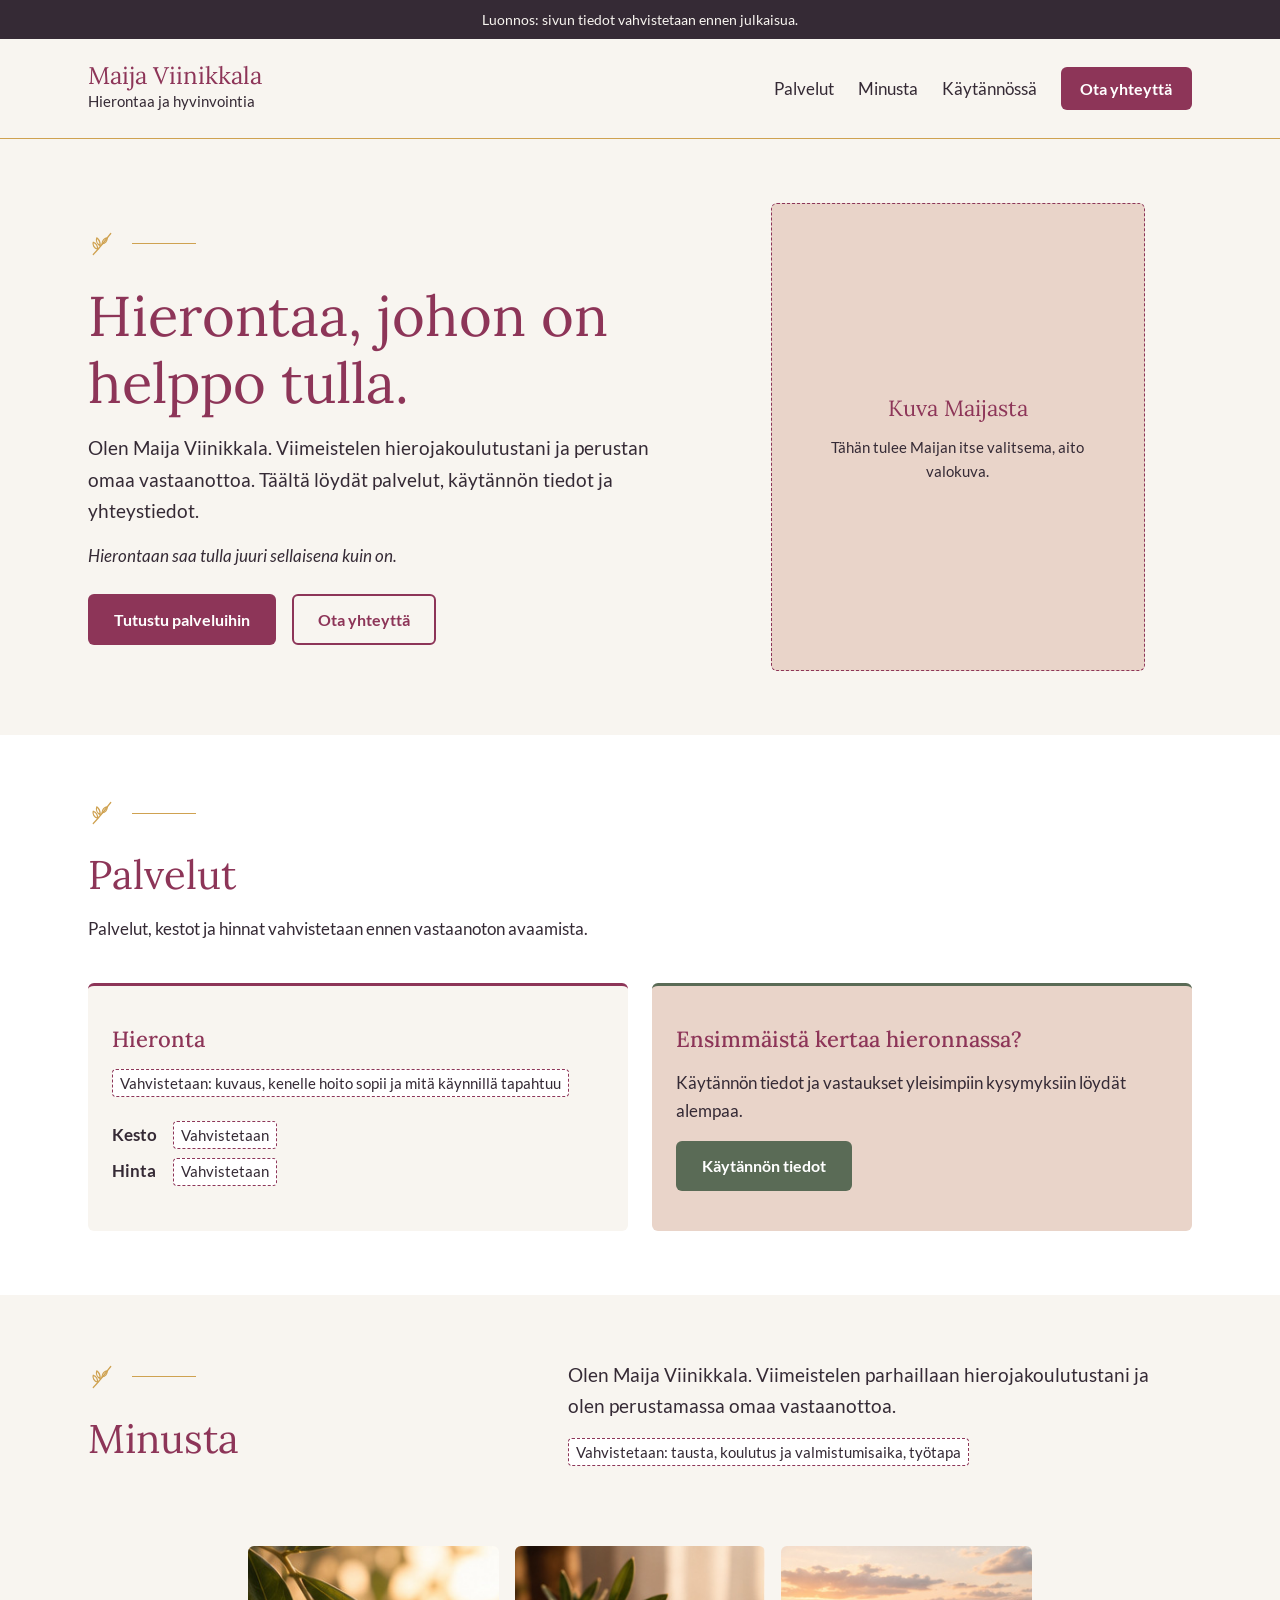
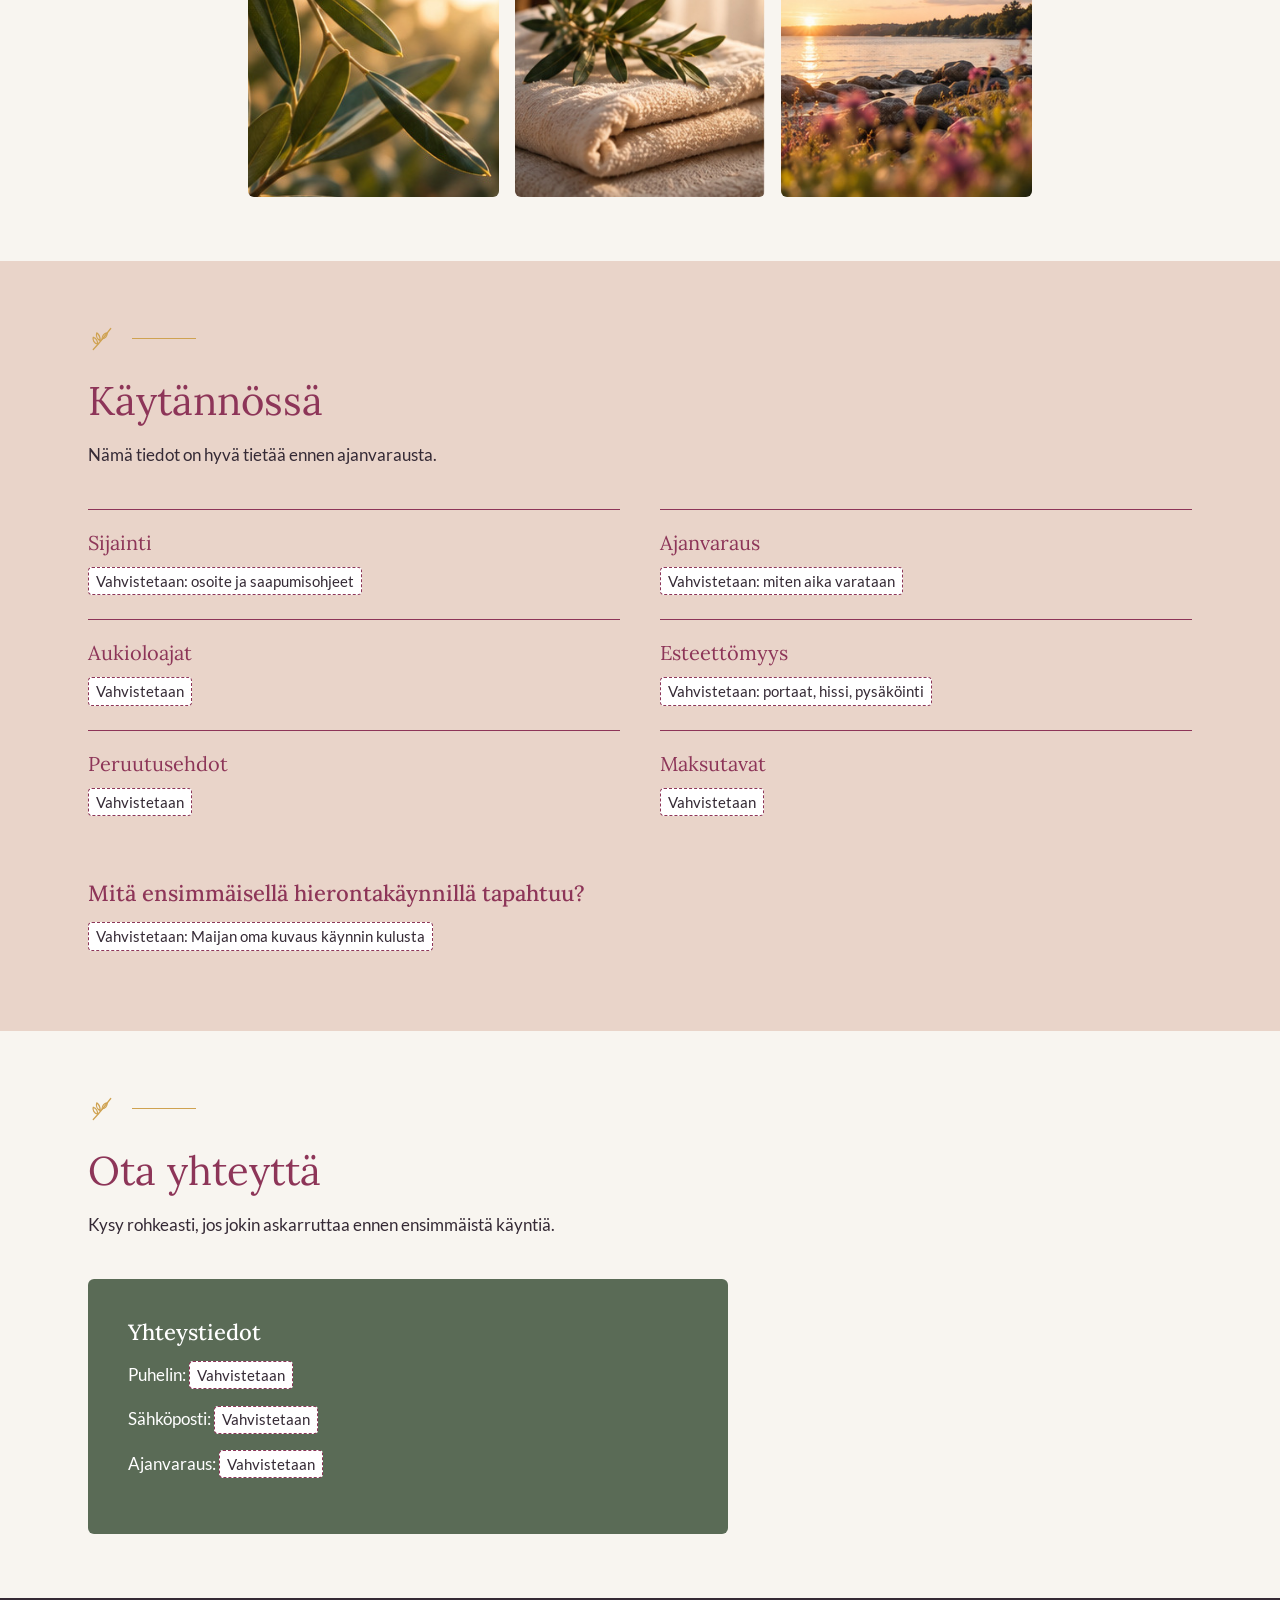
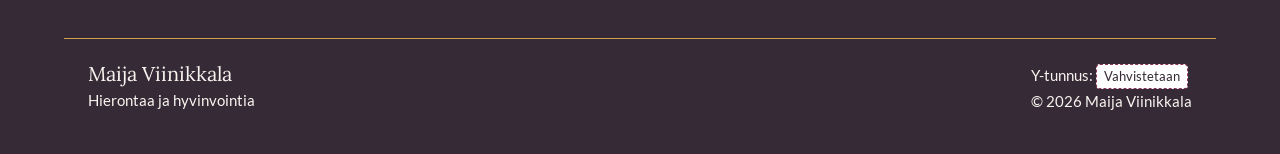
==== index.html @ e21f69f4 "Add draft one-page site with brand tokens and placeholders Static Finnish one-pager following the ap" ====
<!doctype html>
<html lang="fi">
<head>
  <meta charset="utf-8">
  <meta name="viewport" content="width=device-width, initial-scale=1">
  <title>Maija Viinikkala | Hierontaa ja hyvinvointia</title>
  <meta name="description" content="Maija Viinikkala: hierontaa ja hyvinvointia. Palvelut, käytännön tiedot ja yhteystiedot.">
  <!-- Pre-launch draft: remove this line once Maija has approved the content. -->
  <meta name="robots" content="noindex, nofollow">
  <meta name="theme-color" content="#F8F5F0">
  <link rel="icon" href="assets/favicon.svg" type="image/svg+xml">
  <link rel="preload" href="assets/fonts/lora-latin-400-normal.woff2" as="font" type="font/woff2" crossorigin>
  <link rel="preload" href="assets/fonts/lato-latin-400-normal.woff2" as="font" type="font/woff2" crossorigin>
  <link rel="stylesheet" href="css/tokens.css">
  <link rel="stylesheet" href="css/site.css">
</head>
<body>
  <svg width="0" height="0" style="position:absolute" aria-hidden="true" focusable="false">
    <symbol id="sprig" viewBox="0 0 32 32">
      <g fill="none" stroke="currentColor" stroke-width="1.4" stroke-linecap="round" stroke-linejoin="round">
        <path d="M6 28 C12 22 18 14 26 4"/>
        <path d="M11 22 C7 21 5 17 6 14 C9 15 11 18 11 22 Z"/>
        <path d="M16 16 C16 12 19 9 22 9 C22 12 20 15 16 16 Z"/>
        <path d="M14 18 C10 16 9 12 10 9 C13 11 14 14 14 18 Z"/>
      </g>
    </symbol>
  </svg>

  <a class="skip-link" href="#sisalto">Siirry sisältöön</a>

  <p class="draft-banner">Luonnos: sivun tiedot vahvistetaan ennen julkaisua.</p>

  <header class="site-header">
    <div class="wrap">
      <a class="brand" href="#">
        <span class="brand-name">Maija Viinikkala</span>
        <span class="brand-descriptor">Hierontaa ja hyvinvointia</span>
      </a>
      <nav class="site-nav" aria-label="Päävalikko">
        <ul>
          <li><a href="#palvelut">Palvelut</a></li>
          <li><a href="#minusta">Minusta</a></li>
          <li><a href="#kaytannossa">Käytännössä</a></li>
          <li><a class="button" href="#yhteystiedot">Ota yhteyttä</a></li>
        </ul>
      </nav>
    </div>
  </header>

  <main id="sisalto">
    <section class="hero" aria-labelledby="hero-otsikko">
      <div class="wrap">
        <div>
          <div class="rule" aria-hidden="true"><svg><use href="#sprig"/></svg></div>
          <h1 id="hero-otsikko">Hierontaa, johon on helppo tulla.</h1>
          <p class="lead">Olen Maija Viinikkala. Viimeistelen hierojakoulutustani ja perustan omaa vastaanottoa. Täältä löydät palvelut, käytännön tiedot ja yhteystiedot.</p>
          <p><em>Hierontaan saa tulla juuri sellaisena kuin on.</em></p>
          <div class="hero-actions">
            <a class="button" href="#palvelut">Tutustu palveluihin</a>
            <a class="button button--outline" href="#yhteystiedot">Ota yhteyttä</a>
          </div>
        </div>

        <!-- PLACEHOLDER: replace with a genuine, Maija-approved portrait.
             Do not use the AI-generated moodboard portrait here. -->
        <div class="portrait-placeholder" role="img" aria-label="Paikka Maijan valokuvalle">
          <strong>Kuva Maijasta</strong>
          <p>Tähän tulee Maijan itse valitsema, aito valokuva.</p>
        </div>
      </div>
    </section>

    <section class="services" id="palvelut" aria-labelledby="palvelut-otsikko">
      <div class="wrap">
        <div class="rule" aria-hidden="true"><svg><use href="#sprig"/></svg></div>
        <h2 id="palvelut-otsikko">Palvelut</h2>
        <p>Palvelut, kestot ja hinnat vahvistetaan ennen vastaanoton avaamista.</p>

        <div class="card-grid">
          <article class="card">
            <h3>Hieronta</h3>
            <p><span class="todo">Vahvistetaan: kuvaus, kenelle hoito sopii ja mitä käynnillä tapahtuu</span></p>
            <dl>
              <dt>Kesto</dt>
              <dd><span class="todo">Vahvistetaan</span></dd>
              <dt>Hinta</dt>
              <dd><span class="todo">Vahvistetaan</span></dd>
            </dl>
          </article>
          <!-- Further services (for example pregnancy massage) are added only
               once Maija has confirmed the training, scope and availability. -->

          <article class="card card--clay">
            <h3>Ensimmäistä kertaa hieronnassa?</h3>
            <p>Käytännön tiedot ja vastaukset yleisimpiin kysymyksiin löydät alempaa.</p>
            <a class="button button--secondary" href="#kaytannossa">Käytännön tiedot</a>
          </article>
        </div>
      </div>
    </section>

    <section class="about" id="minusta" aria-labelledby="minusta-otsikko">
      <div class="wrap">
        <div>
          <div class="rule" aria-hidden="true"><svg><use href="#sprig"/></svg></div>
          <h2 id="minusta-otsikko">Minusta</h2>
        </div>
        <div>
          <p class="lead">Olen Maija Viinikkala. Viimeistelen parhaillaan hierojakoulutustani ja olen perustamassa omaa vastaanottoa.</p>
          <p><span class="todo">Vahvistetaan: tausta, koulutus ja valmistumisaika, työtapa</span></p>
        </div>
      </div>
    </section>

    <!-- Atmosphere images from the moodboard. Provisional: replace with
         Maija's own photographs before launch. -->
    <div class="photo-strip">
      <div class="wrap">
        <ul>
          <li><img src="assets/images/botanical_olive_leaves.jpg" width="328" height="263" loading="lazy" alt="Oliivinoksan lehtiä auringonvalossa"></li>
          <li><img src="assets/images/folded_ivory_towels.jpg" width="306" height="299" loading="lazy" alt="Pinottuja vaaleita pyyhkeitä ja vihreä oksa"></li>
          <li><img src="assets/images/sunset_lakeshore.jpg" width="375" height="299" loading="lazy" alt="Järvenranta ja kukkivia kasveja ilta-auringossa"></li>
        </ul>
      </div>
    </div>

    <section class="practical" id="kaytannossa" aria-labelledby="kaytannossa-otsikko">
      <div class="wrap">
        <div class="rule" aria-hidden="true"><svg><use href="#sprig"/></svg></div>
        <h2 id="kaytannossa-otsikko">Käytännössä</h2>
        <p>Nämä tiedot on hyvä tietää ennen ajanvarausta.</p>

        <dl class="info-list">
          <div>
            <dt>Sijainti</dt>
            <dd><span class="todo">Vahvistetaan: osoite ja saapumisohjeet</span></dd>
          </div>
          <div>
            <dt>Ajanvaraus</dt>
            <dd><span class="todo">Vahvistetaan: miten aika varataan</span></dd>
          </div>
          <div>
            <dt>Aukioloajat</dt>
            <dd><span class="todo">Vahvistetaan</span></dd>
          </div>
          <div>
            <dt>Esteettömyys</dt>
            <dd><span class="todo">Vahvistetaan: portaat, hissi, pysäköinti</span></dd>
          </div>
          <div>
            <dt>Peruutusehdot</dt>
            <dd><span class="todo">Vahvistetaan</span></dd>
          </div>
          <div>
            <dt>Maksutavat</dt>
            <dd><span class="todo">Vahvistetaan</span></dd>
          </div>
        </dl>

        <div class="faq">
          <h3>Mitä ensimmäisellä hierontakäynnillä tapahtuu?</h3>
          <p><span class="todo">Vahvistetaan: Maijan oma kuvaus käynnin kulusta</span></p>
        </div>
      </div>
    </section>

    <section class="contact" id="yhteystiedot" aria-labelledby="yhteystiedot-otsikko">
      <div class="wrap">
        <div class="rule" aria-hidden="true"><svg><use href="#sprig"/></svg></div>
        <h2 id="yhteystiedot-otsikko">Ota yhteyttä</h2>
        <p>Kysy rohkeasti, jos jokin askarruttaa ennen ensimmäistä käyntiä.</p>

        <div class="contact-panel">
          <h3>Yhteystiedot</h3>
          <p>Puhelin: <span class="todo">Vahvistetaan</span></p>
          <p>Sähköposti: <span class="todo">Vahvistetaan</span></p>
          <p>Ajanvaraus: <span class="todo">Vahvistetaan</span></p>
        </div>
      </div>
    </section>
  </main>

  <footer class="site-footer">
    <div class="wrap">
      <p><span class="brand-name">Maija Viinikkala</span><br>Hierontaa ja hyvinvointia</p>
      <p>Y-tunnus: <span class="todo">Vahvistetaan</span><br>&copy; 2026 Maija Viinikkala</p>
    </div>
  </footer>
</body>
</html>
---- css/tokens.css ----
/*
 * Maija Viinikkala: design tokens.
 * Single source of truth for colours, type and spacing.
 * Values match MAIJA_BRAND_GUIDELINES.md (approved 10 October 2026).
 */

@font-face {
  font-family: "Lora";
  src: url("../assets/fonts/lora-latin-400-normal.woff2") format("woff2");
  font-weight: 400;
  font-style: normal;
  font-display: swap;
}
@font-face {
  font-family: "Lora";
  src: url("../assets/fonts/lora-latin-400-italic.woff2") format("woff2");
  font-weight: 400;
  font-style: italic;
  font-display: swap;
}
@font-face {
  font-family: "Lora";
  src: url("../assets/fonts/lora-latin-500-normal.woff2") format("woff2");
  font-weight: 500;
  font-style: normal;
  font-display: swap;
}
@font-face {
  font-family: "Lato";
  src: url("../assets/fonts/lato-latin-400-normal.woff2") format("woff2");
  font-weight: 400;
  font-style: normal;
  font-display: swap;
}
@font-face {
  font-family: "Lato";
  src: url("../assets/fonts/lato-latin-400-italic.woff2") format("woff2");
  font-weight: 400;
  font-style: italic;
  font-display: swap;
}
/* Lato as distributed for the web has no medium or semibold; 700 stands in for both. */
@font-face {
  font-family: "Lato";
  src: url("../assets/fonts/lato-latin-700-normal.woff2") format("woff2");
  font-weight: 700;
  font-style: normal;
  font-display: swap;
}

:root {
  /* Brand palette */
  --brand-raspberry: #8D3558;
  --brand-ivory: #F8F5F0;
  --brand-gold: #CFA251;      /* decorative only: 2.2:1 on ivory, never for text */
  --brand-green: #5A6B56;
  --brand-pale-clay: #E9D4C9;
  --brand-plum: #352A35;
  --brand-white: #FFFFFF;

  /* Semantic roles */
  --color-page: var(--brand-ivory);
  --color-text: var(--brand-plum);
  --color-heading: var(--brand-raspberry);
  --color-primary-action: var(--brand-raspberry);
  --color-primary-action-text: var(--brand-white);
  --color-secondary-action: var(--brand-green);
  --color-secondary-panel: var(--brand-pale-clay);
  --color-accent-rule: var(--brand-gold);
  --color-dark-section: var(--brand-plum);
  --color-focus: var(--brand-raspberry);

  /* Type */
  --font-heading: "Lora", Georgia, "Times New Roman", serif;
  --font-body: "Lato", "Helvetica Neue", Arial, sans-serif;
  --text-base: 1.0625rem;
  --leading-body: 1.65;
  --leading-heading: 1.2;

  /* Space and shape */
  --space-xs: 0.5rem;
  --space-s: 1rem;
  --space-m: 1.5rem;
  --space-l: 2.5rem;
  --space-xl: 4rem;
  --space-xxl: 6rem;
  --radius: 6px;
  --measure: 38rem;
  --page-max: 72rem;
}
---- css/site.css ----
/* Maija Viinikkala: site styles. All colour and type values come from tokens.css. */

*,
*::before,
*::after {
  box-sizing: border-box;
}

html {
  scroll-behavior: smooth;
}

@media (prefers-reduced-motion: reduce) {
  html {
    scroll-behavior: auto;
  }
}

body {
  margin: 0;
  background: var(--color-page);
  color: var(--color-text);
  font-family: var(--font-body);
  font-size: var(--text-base);
  line-height: var(--leading-body);
  -webkit-font-smoothing: antialiased;
}

img {
  display: block;
  max-width: 100%;
  height: auto;
}

h1,
h2,
h3 {
  font-family: var(--font-heading);
  font-weight: 400;
  line-height: var(--leading-heading);
  color: var(--color-heading);
  margin: 0 0 var(--space-s);
}

h1 {
  font-size: clamp(2.25rem, 5vw, 3.5rem);
}

h2 {
  font-size: clamp(1.75rem, 3.5vw, 2.5rem);
}

h3 {
  font-size: 1.375rem;
  font-weight: 500;
}

p {
  margin: 0 0 var(--space-s);
  max-width: var(--measure);
}

a {
  color: var(--brand-raspberry);
  text-underline-offset: 0.2em;
}

:focus-visible {
  outline: 3px solid var(--color-focus);
  outline-offset: 3px;
  border-radius: 2px;
}

.wrap {
  width: 100%;
  max-width: var(--page-max);
  margin: 0 auto;
  padding: 0 var(--space-m);
}

/* Skip link */
.skip-link {
  position: absolute;
  left: var(--space-s);
  top: -100px;
  background: var(--color-primary-action);
  color: var(--color-primary-action-text);
  padding: var(--space-xs) var(--space-s);
  border-radius: var(--radius);
  z-index: 10;
}

.skip-link:focus {
  top: var(--space-s);
}

/* Header */
.site-header {
  border-bottom: 1px solid var(--color-accent-rule);
}

.site-header .wrap {
  display: flex;
  flex-wrap: wrap;
  align-items: center;
  justify-content: space-between;
  gap: var(--space-s) var(--space-l);
  padding-top: var(--space-m);
  padding-bottom: var(--space-m);
}

.brand {
  text-decoration: none;
  color: var(--color-text);
  display: flex;
  flex-direction: column;
}

.brand-name {
  font-family: var(--font-heading);
  font-size: 1.5rem;
  color: var(--color-heading);
  line-height: 1.1;
}

.brand-descriptor {
  font-size: 0.9375rem;
}

.site-nav ul {
  display: flex;
  flex-wrap: wrap;
  align-items: center;
  gap: var(--space-xs) var(--space-m);
  list-style: none;
  margin: 0;
  padding: 0;
}

.site-nav a {
  color: var(--color-text);
  text-decoration: none;
  padding: 0.25rem 0;
  border-bottom: 2px solid transparent;
}

.site-nav a:hover {
  border-bottom-color: var(--brand-raspberry);
}

/* Buttons */
.button {
  display: inline-block;
  font-family: var(--font-body);
  font-weight: 700;
  font-size: 1rem;
  line-height: 1.2;
  text-decoration: none;
  padding: 0.85rem 1.5rem;
  border-radius: var(--radius);
  border: 2px solid transparent;
  background: var(--color-primary-action);
  color: var(--color-primary-action-text);
  transition: background-color 0.15s ease;
}

.button:hover {
  background: var(--brand-plum);
}

.button--secondary {
  background: var(--color-secondary-action);
}

.button--outline {
  background: transparent;
  color: var(--brand-raspberry);
  border-color: var(--brand-raspberry);
}

.button--outline:hover {
  background: var(--brand-raspberry);
  color: var(--brand-white);
}

.site-nav .button {
  color: var(--color-primary-action-text);
  padding: 0.6rem 1.1rem;
  border-bottom: 2px solid transparent;
}

/* Sections */
section {
  padding: var(--space-xl) 0;
}

section[id] {
  scroll-margin-top: var(--space-m);
}

.rule {
  display: flex;
  align-items: center;
  gap: var(--space-s);
  margin-bottom: var(--space-m);
  color: var(--brand-gold);
}

.rule::after {
  content: "";
  flex: 0 0 4rem;
  height: 1px;
  background: var(--color-accent-rule);
}

.rule svg {
  width: 28px;
  height: 28px;
  flex: none;
}

.lead {
  font-size: 1.1875rem;
}

/* Hero */
.hero .wrap {
  display: grid;
  gap: var(--space-l);
  align-items: center;
}

@media (min-width: 52rem) {
  .hero .wrap {
    grid-template-columns: 1.1fr 0.9fr;
    gap: var(--space-xl);
  }
}

.hero h1 em {
  font-style: italic;
}

.hero-actions {
  display: flex;
  flex-wrap: wrap;
  gap: var(--space-s);
  margin-top: var(--space-m);
}

/* Explicit placeholder for the portrait. Replace with a real, approved photo. */
.portrait-placeholder {
  aspect-ratio: 4 / 5;
  width: 100%;
  max-width: min(26rem, 80%);
  margin: 0 auto;
  background: var(--color-secondary-panel);
  border: 1px dashed var(--brand-raspberry);
  border-radius: var(--radius);
  display: flex;
  flex-direction: column;
  align-items: center;
  justify-content: center;
  text-align: center;
  padding: var(--space-l);
  gap: var(--space-xs);
}

.portrait-placeholder strong {
  font-family: var(--font-heading);
  font-weight: 400;
  font-size: 1.375rem;
  color: var(--color-heading);
}

.portrait-placeholder p {
  font-size: 0.9375rem;
  margin: 0;
}

/* Pending content markers. Visible on purpose until Maija confirms the detail. */
.todo {
  display: inline-block;
  background: var(--brand-white);
  color: var(--brand-plum);
  border: 1px dashed var(--brand-raspberry);
  border-radius: 4px;
  padding: 0.05rem 0.45rem;
  font-size: 0.875em;
}

.draft-banner {
  background: var(--brand-plum);
  color: var(--brand-ivory);
  font-size: 0.875rem;
  text-align: center;
  padding: var(--space-xs) var(--space-m);
  margin: 0;
  max-width: none;
}

/* Services */
.services {
  background: var(--brand-white);
}

.card-grid {
  display: grid;
  gap: var(--space-m);
  margin-top: var(--space-l);
}

@media (min-width: 46rem) {
  .card-grid {
    grid-template-columns: repeat(2, 1fr);
  }
}

.card {
  background: var(--color-page);
  border-radius: var(--radius);
  border-top: 3px solid var(--brand-raspberry);
  padding: var(--space-l) var(--space-m);
}

.card--clay {
  background: var(--color-secondary-panel);
  border-top-color: var(--brand-green);
}

.card dl {
  display: grid;
  grid-template-columns: auto 1fr;
  gap: var(--space-xs) var(--space-s);
  margin: var(--space-m) 0 0;
}

.card dt {
  font-weight: 700;
}

.card dd {
  margin: 0;
}

/* About */
.about .wrap {
  display: grid;
  gap: var(--space-l);
  align-items: center;
}

@media (min-width: 52rem) {
  .about .wrap {
    grid-template-columns: 0.8fr 1.2fr;
    gap: var(--space-xl);
  }
}

.photo-frame {
  border-radius: var(--radius);
  overflow: hidden;
  max-width: 26rem;
}

.photo-frame img {
  width: 100%;
  aspect-ratio: 4 / 3;
  object-fit: cover;
}

.photo-note {
  font-size: 0.8125rem;
  margin-top: var(--space-xs);
}

/* Photo strip: atmosphere images. The current files are small moodboard
   crops, so the strip deliberately keeps them small. */
.photo-strip {
  padding: 0 0 var(--space-xl);
}

.photo-strip .wrap {
  max-width: 52rem;
}

.photo-strip ul {
  display: grid;
  grid-template-columns: repeat(3, 1fr);
  gap: var(--space-s);
  list-style: none;
  margin: 0;
  padding: 0;
}

.photo-strip img {
  width: 100%;
  aspect-ratio: 1 / 1;
  object-fit: cover;
  border-radius: var(--radius);
}

/* Practical info */
.practical {
  background: var(--color-secondary-panel);
}

.info-list {
  display: grid;
  gap: var(--space-m) var(--space-l);
  margin: var(--space-l) 0 0;
}

@media (min-width: 46rem) {
  .info-list {
    grid-template-columns: repeat(2, 1fr);
  }
}

.info-list div {
  border-top: 1px solid var(--brand-raspberry);
  padding-top: var(--space-s);
}

.info-list dt {
  font-family: var(--font-heading);
  font-size: 1.25rem;
  color: var(--color-heading);
  margin-bottom: var(--space-xs);
}

.info-list dd {
  margin: 0;
}

.faq {
  margin-top: var(--space-xl);
}

/* Contact */
.contact {
  text-align: left;
}

.contact-panel {
  background: var(--brand-green);
  color: var(--brand-white);
  border-radius: var(--radius);
  padding: var(--space-l) var(--space-m);
  margin-top: var(--space-l);
  max-width: 40rem;
}

.contact-panel h3 {
  color: var(--brand-white);
}

@media (min-width: 46rem) {
  .contact-panel {
    padding: var(--space-l);
  }
}

/* Footer */
.site-footer {
  background: var(--color-dark-section);
  color: var(--brand-ivory);
  padding: var(--space-l) 0;
  font-size: 0.9375rem;
}

.site-footer .wrap {
  display: flex;
  flex-wrap: wrap;
  justify-content: space-between;
  gap: var(--space-s);
  border-top: 1px solid var(--brand-gold);
  padding-top: var(--space-m);
}

.site-footer p {
  margin: 0;
}

.site-footer .brand-name {
  color: var(--brand-ivory);
  font-size: 1.25rem;
}
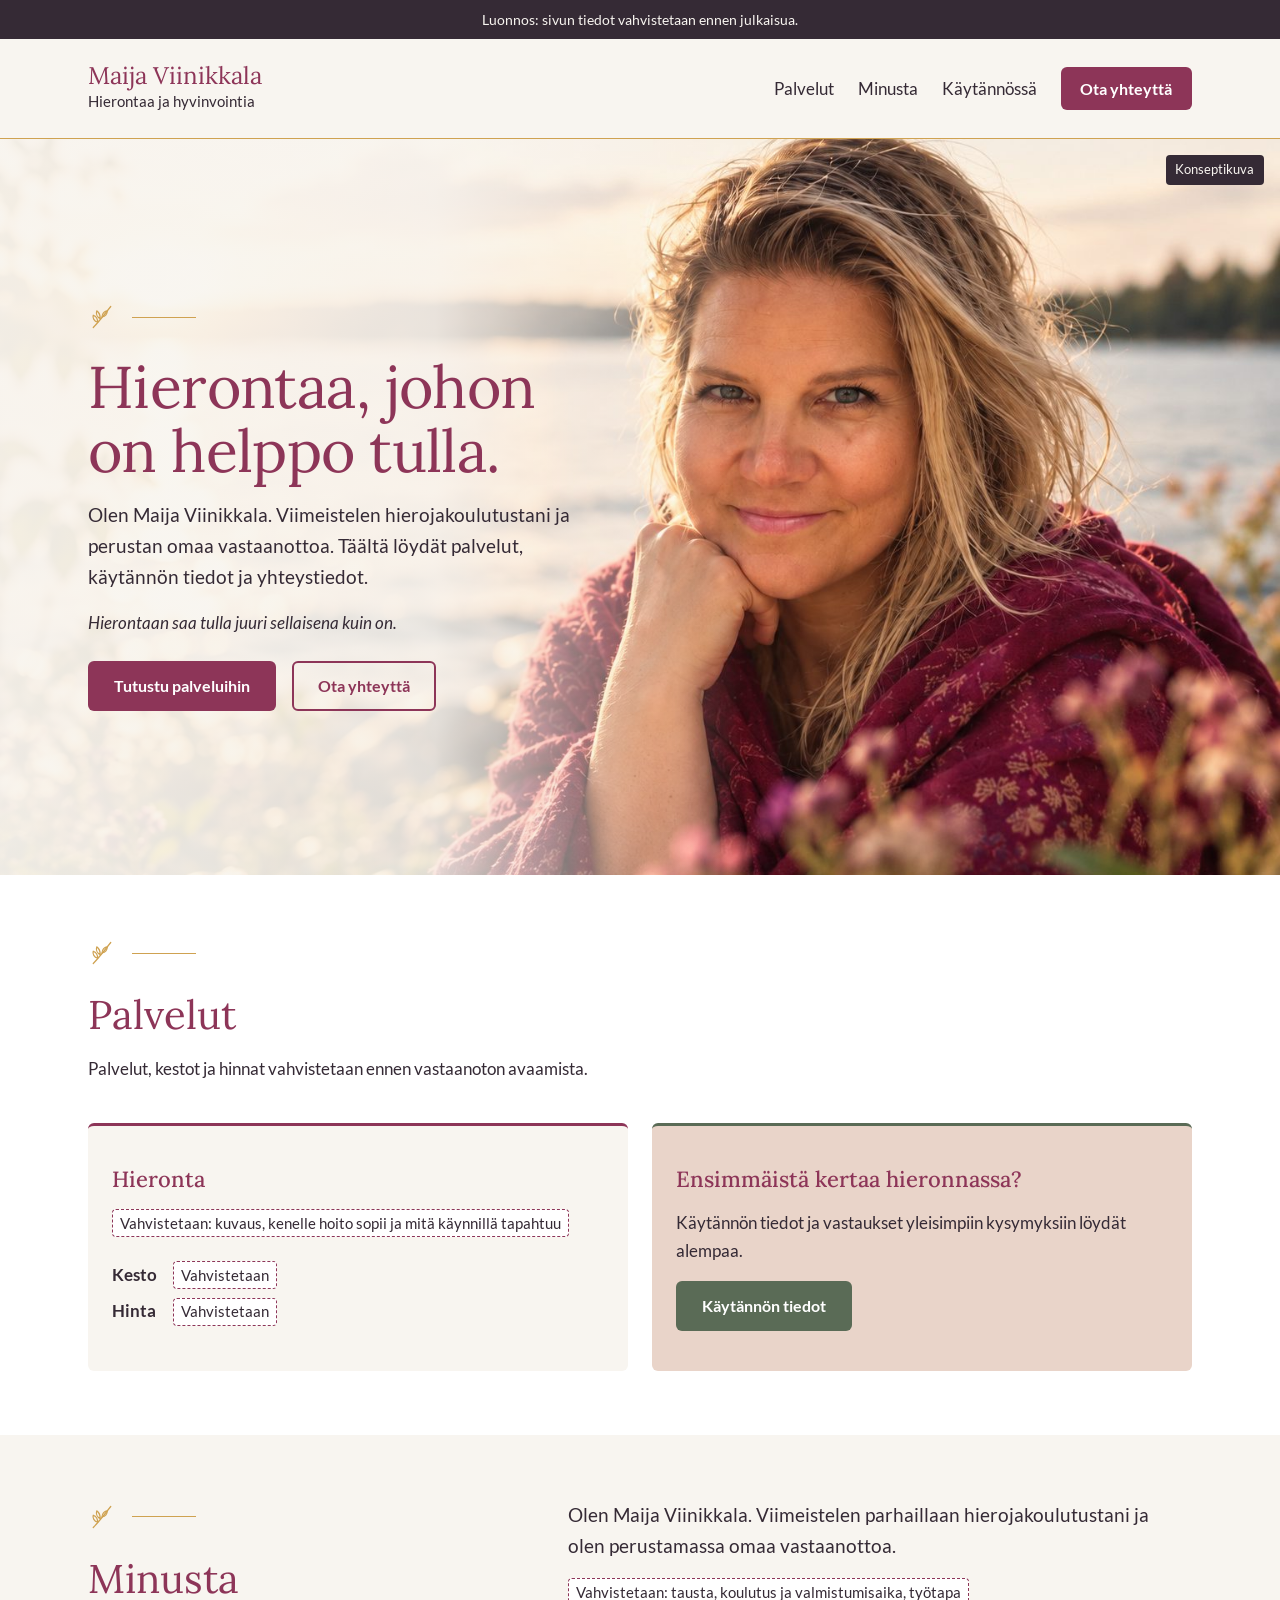
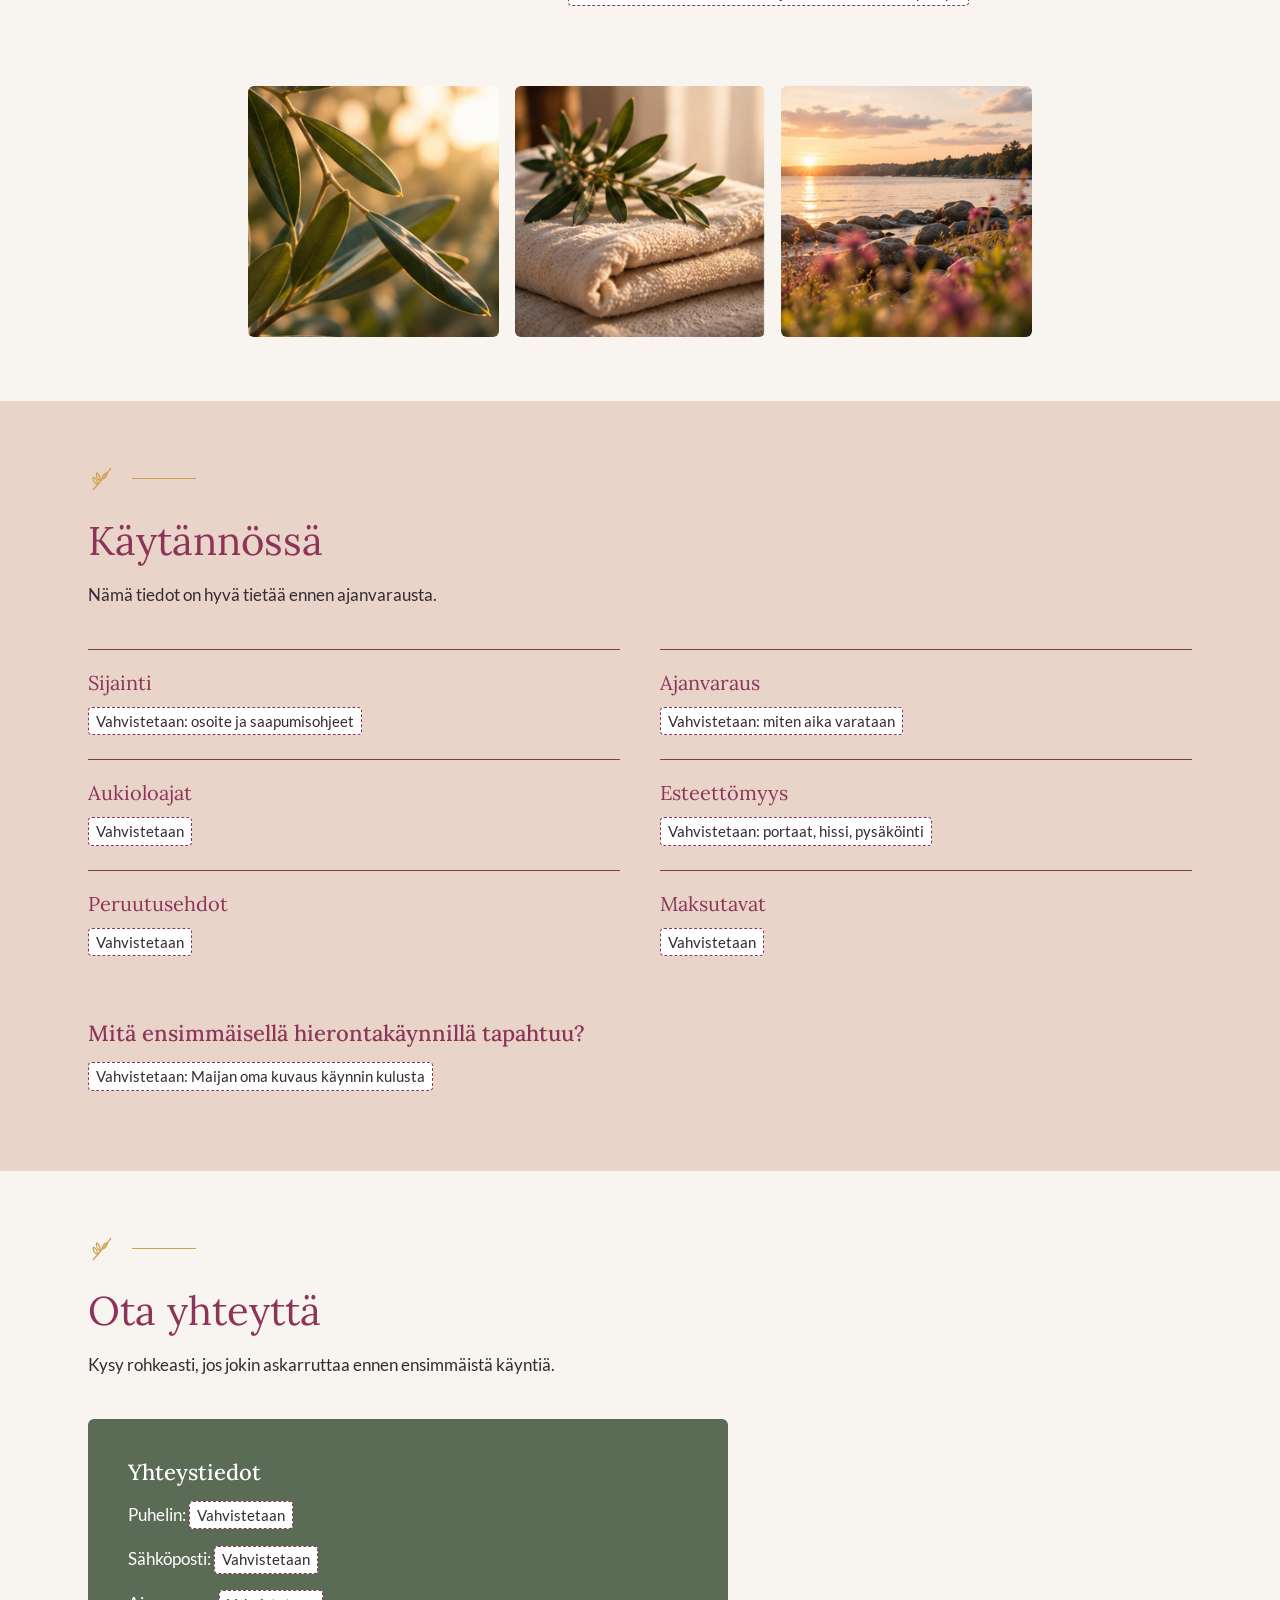
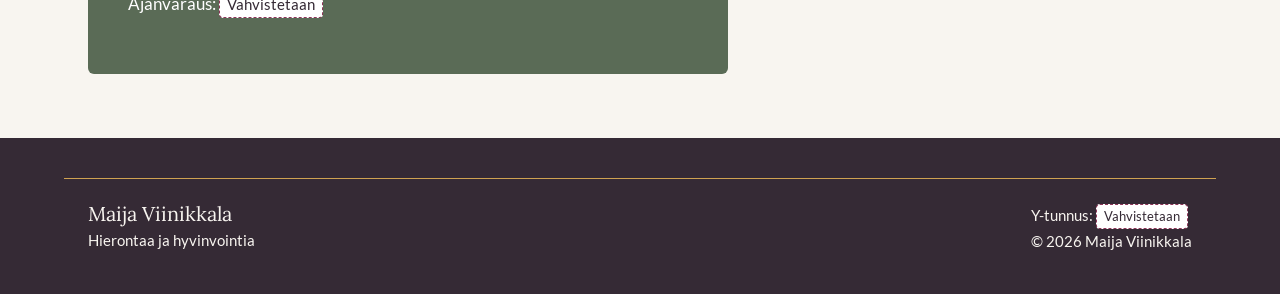
==== commit 28a06845: "Rebuild hero as full-bleed photo with concept portrait for mockup Hero now leads with an edge-to-edg" ====
--- a/index.html
+++ b/index.html
@@ -49,7 +49,17 @@
 
   <main id="sisalto">
     <section class="hero" aria-labelledby="hero-otsikko">
-      <div class="wrap">
+      <!-- MOCKUP ONLY: AI-generated concept image, not a photograph of Maija.
+           Replace with a genuine, Maija-approved portrait before launch,
+           and remove .concept-label with it. -->
+      <figure class="hero-media">
+        <img src="assets/images/concept-hero-placeholder.jpg"
+             srcset="assets/images/concept-hero-placeholder-800.jpg 800w, assets/images/concept-hero-placeholder.jpg 1536w"
+             sizes="100vw" width="1536" height="1024" fetchpriority="high"
+             alt="Konseptikuva: hymyilevä nainen viininpunaisessa huivissa järvenrannalla ilta-auringossa">
+      </figure>
+      <p class="concept-label">Konseptikuva</p>
+      <div class="wrap hero-content">
         <div>
           <div class="rule" aria-hidden="true"><svg><use href="#sprig"/></svg></div>
           <h1 id="hero-otsikko">Hierontaa, johon on helppo tulla.</h1>
@@ -59,13 +69,6 @@
             <a class="button" href="#palvelut">Tutustu palveluihin</a>
             <a class="button button--outline" href="#yhteystiedot">Ota yhteyttä</a>
           </div>
-        </div>
-
-        <!-- PLACEHOLDER: replace with a genuine, Maija-approved portrait.
-             Do not use the AI-generated moodboard portrait here. -->
-        <div class="portrait-placeholder" role="img" aria-label="Paikka Maijan valokuvalle">
-          <strong>Kuva Maijasta</strong>
-          <p>Tähän tulee Maijan itse valitsema, aito valokuva.</p>
         </div>
       </div>
     </section>
--- a/css/site.css
+++ b/css/site.css
@@ -223,22 +223,34 @@
   font-size: 1.1875rem;
 }
 
-/* Hero */
-.hero .wrap {
-  display: grid;
-  gap: var(--space-l);
-  align-items: center;
-}
-
-@media (min-width: 52rem) {
-  .hero .wrap {
-    grid-template-columns: 1.1fr 0.9fr;
-    gap: var(--space-xl);
-  }
-}
-
-.hero h1 em {
-  font-style: italic;
+/* Hero: full-bleed photograph, text over its light left side on wide screens,
+   photo stacked above the text on phones. */
+.hero {
+  position: relative;
+  padding: 0;
+  overflow: hidden;
+}
+
+.hero-media {
+  margin: 0;
+}
+
+.hero-media img {
+  width: 100%;
+  aspect-ratio: 4 / 3;
+  object-fit: cover;
+  object-position: 62% 40%;
+}
+
+.hero-content {
+  padding-top: var(--space-l);
+  padding-bottom: var(--space-xl);
+}
+
+.hero h1 {
+  font-size: clamp(2.5rem, 4.6vw, 3.75rem);
+  line-height: 1.08;
+  letter-spacing: -0.01em;
 }
 
 .hero-actions {
@@ -248,34 +260,60 @@
   margin-top: var(--space-m);
 }
 
-/* Explicit placeholder for the portrait. Replace with a real, approved photo. */
-.portrait-placeholder {
-  aspect-ratio: 4 / 5;
-  width: 100%;
-  max-width: min(26rem, 80%);
-  margin: 0 auto;
-  background: var(--color-secondary-panel);
-  border: 1px dashed var(--brand-raspberry);
-  border-radius: var(--radius);
-  display: flex;
-  flex-direction: column;
-  align-items: center;
-  justify-content: center;
-  text-align: center;
-  padding: var(--space-l);
-  gap: var(--space-xs);
-}
-
-.portrait-placeholder strong {
-  font-family: var(--font-heading);
-  font-weight: 400;
-  font-size: 1.375rem;
-  color: var(--color-heading);
-}
-
-.portrait-placeholder p {
-  font-size: 0.9375rem;
-  margin: 0;
+.concept-label {
+  position: absolute;
+  top: var(--space-s);
+  right: var(--space-s);
+  z-index: 2;
+  margin: 0;
+  background: var(--brand-plum);
+  color: var(--brand-ivory);
+  font-size: 0.8125rem;
+  padding: 0.25rem 0.6rem;
+  border-radius: 4px;
+}
+
+@media (min-width: 64rem) {
+  .hero {
+    min-height: min(46rem, 88vh);
+    display: flex;
+    align-items: center;
+  }
+
+  .hero-media {
+    position: absolute;
+    inset: 0;
+  }
+
+  .hero-media img {
+    height: 100%;
+    aspect-ratio: auto;
+    object-position: 70% 35%;
+  }
+
+  /* Ivory wash keeps the text side readable regardless of the photo. */
+  .hero-media::after {
+    content: "";
+    position: absolute;
+    inset: 0;
+    background: linear-gradient(
+      90deg,
+      rgba(248, 245, 240, 0.94) 0%,
+      rgba(248, 245, 240, 0.86) 34%,
+      rgba(248, 245, 240, 0) 58%
+    );
+  }
+
+  .hero-content {
+    position: relative;
+    z-index: 1;
+    padding-top: var(--space-xxl);
+    padding-bottom: var(--space-xxl);
+  }
+
+  .hero-content > div {
+    max-width: 31rem;
+  }
 }
 
 /* Pending content markers. Visible on purpose until Maija confirms the detail. */
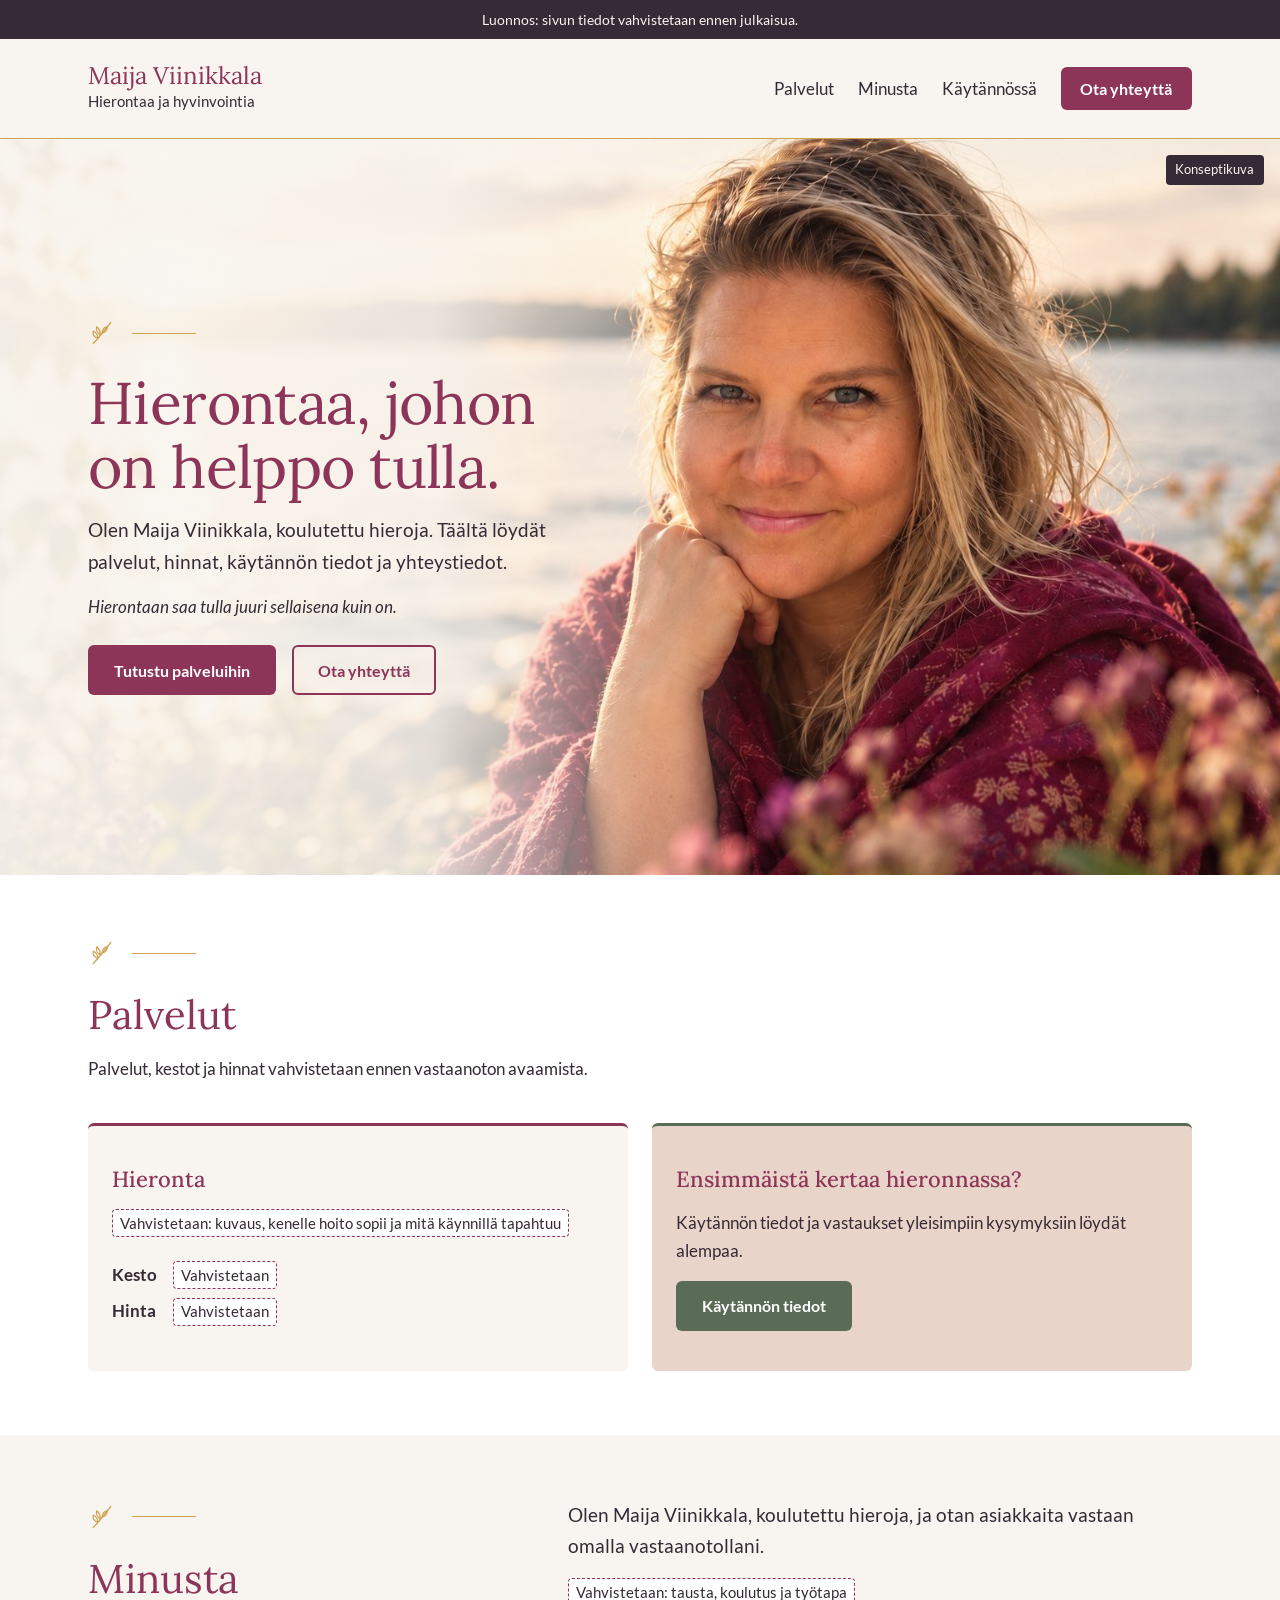
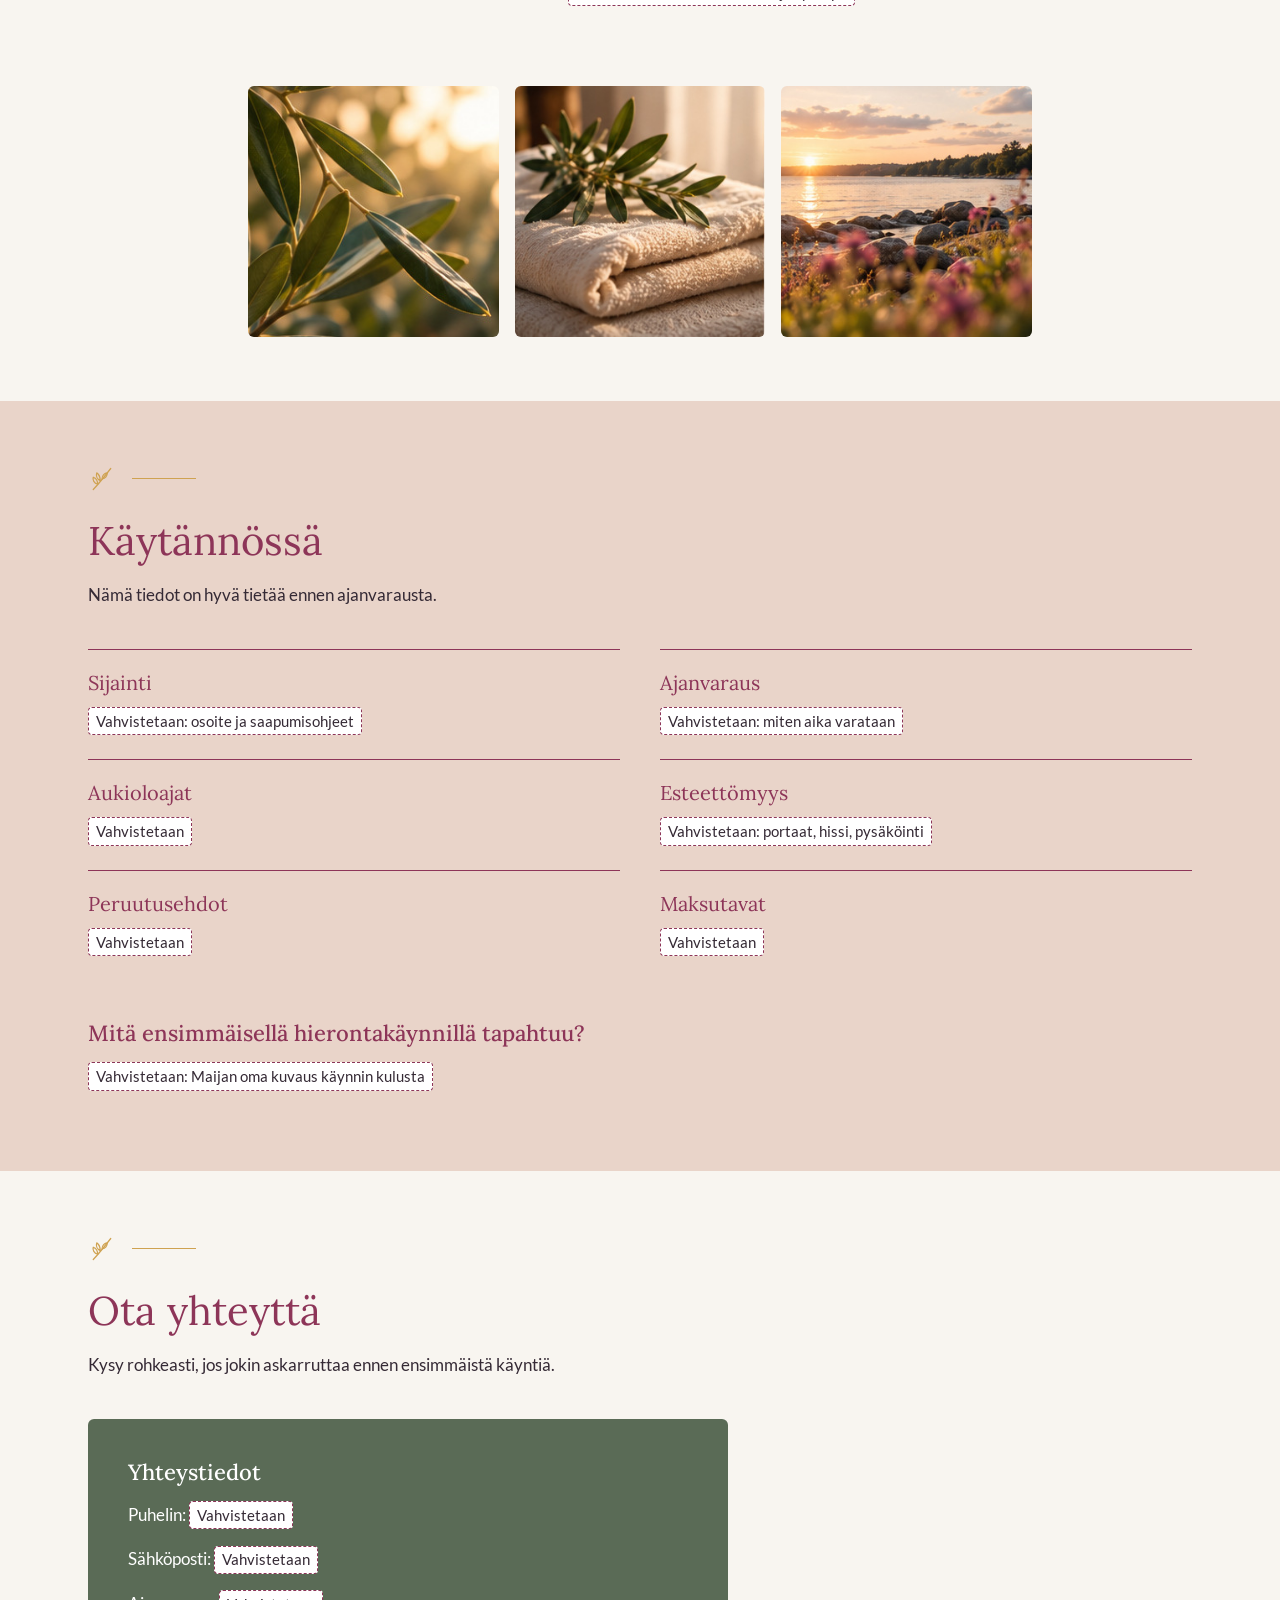
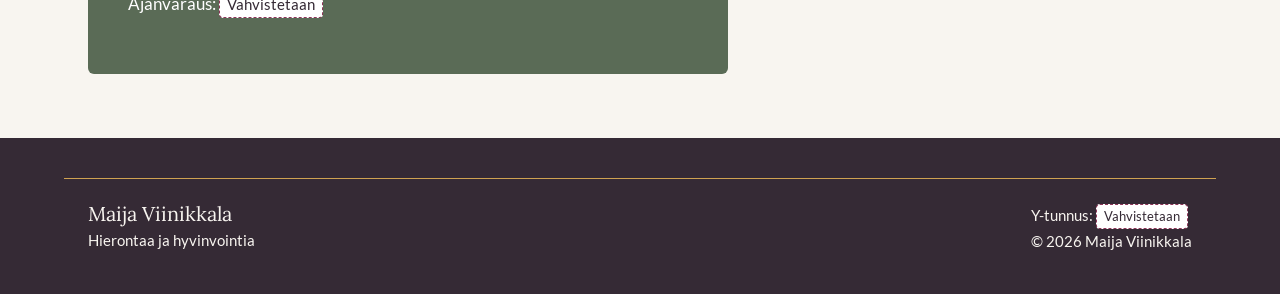
==== commit da7ff468: "Write copy as at launch, with Maija as a qualified practitioner Co-Authored-By: Claude Opus 5.5 <nor" ====
--- a/index.html
+++ b/index.html
@@ -63,7 +63,7 @@
         <div>
           <div class="rule" aria-hidden="true"><svg><use href="#sprig"/></svg></div>
           <h1 id="hero-otsikko">Hierontaa, johon on helppo tulla.</h1>
-          <p class="lead">Olen Maija Viinikkala. Viimeistelen hierojakoulutustani ja perustan omaa vastaanottoa. Täältä löydät palvelut, käytännön tiedot ja yhteystiedot.</p>
+          <p class="lead">Olen Maija Viinikkala, koulutettu hieroja. Täältä löydät palvelut, hinnat, käytännön tiedot ja yhteystiedot.</p>
           <p><em>Hierontaan saa tulla juuri sellaisena kuin on.</em></p>
           <div class="hero-actions">
             <a class="button" href="#palvelut">Tutustu palveluihin</a>
@@ -109,8 +109,8 @@
           <h2 id="minusta-otsikko">Minusta</h2>
         </div>
         <div>
-          <p class="lead">Olen Maija Viinikkala. Viimeistelen parhaillaan hierojakoulutustani ja olen perustamassa omaa vastaanottoa.</p>
-          <p><span class="todo">Vahvistetaan: tausta, koulutus ja valmistumisaika, työtapa</span></p>
+          <p class="lead">Olen Maija Viinikkala, koulutettu hieroja, ja otan asiakkaita vastaan omalla vastaanotollani.</p>
+          <p><span class="todo">Vahvistetaan: tausta, koulutus ja työtapa</span></p>
         </div>
       </div>
     </section>
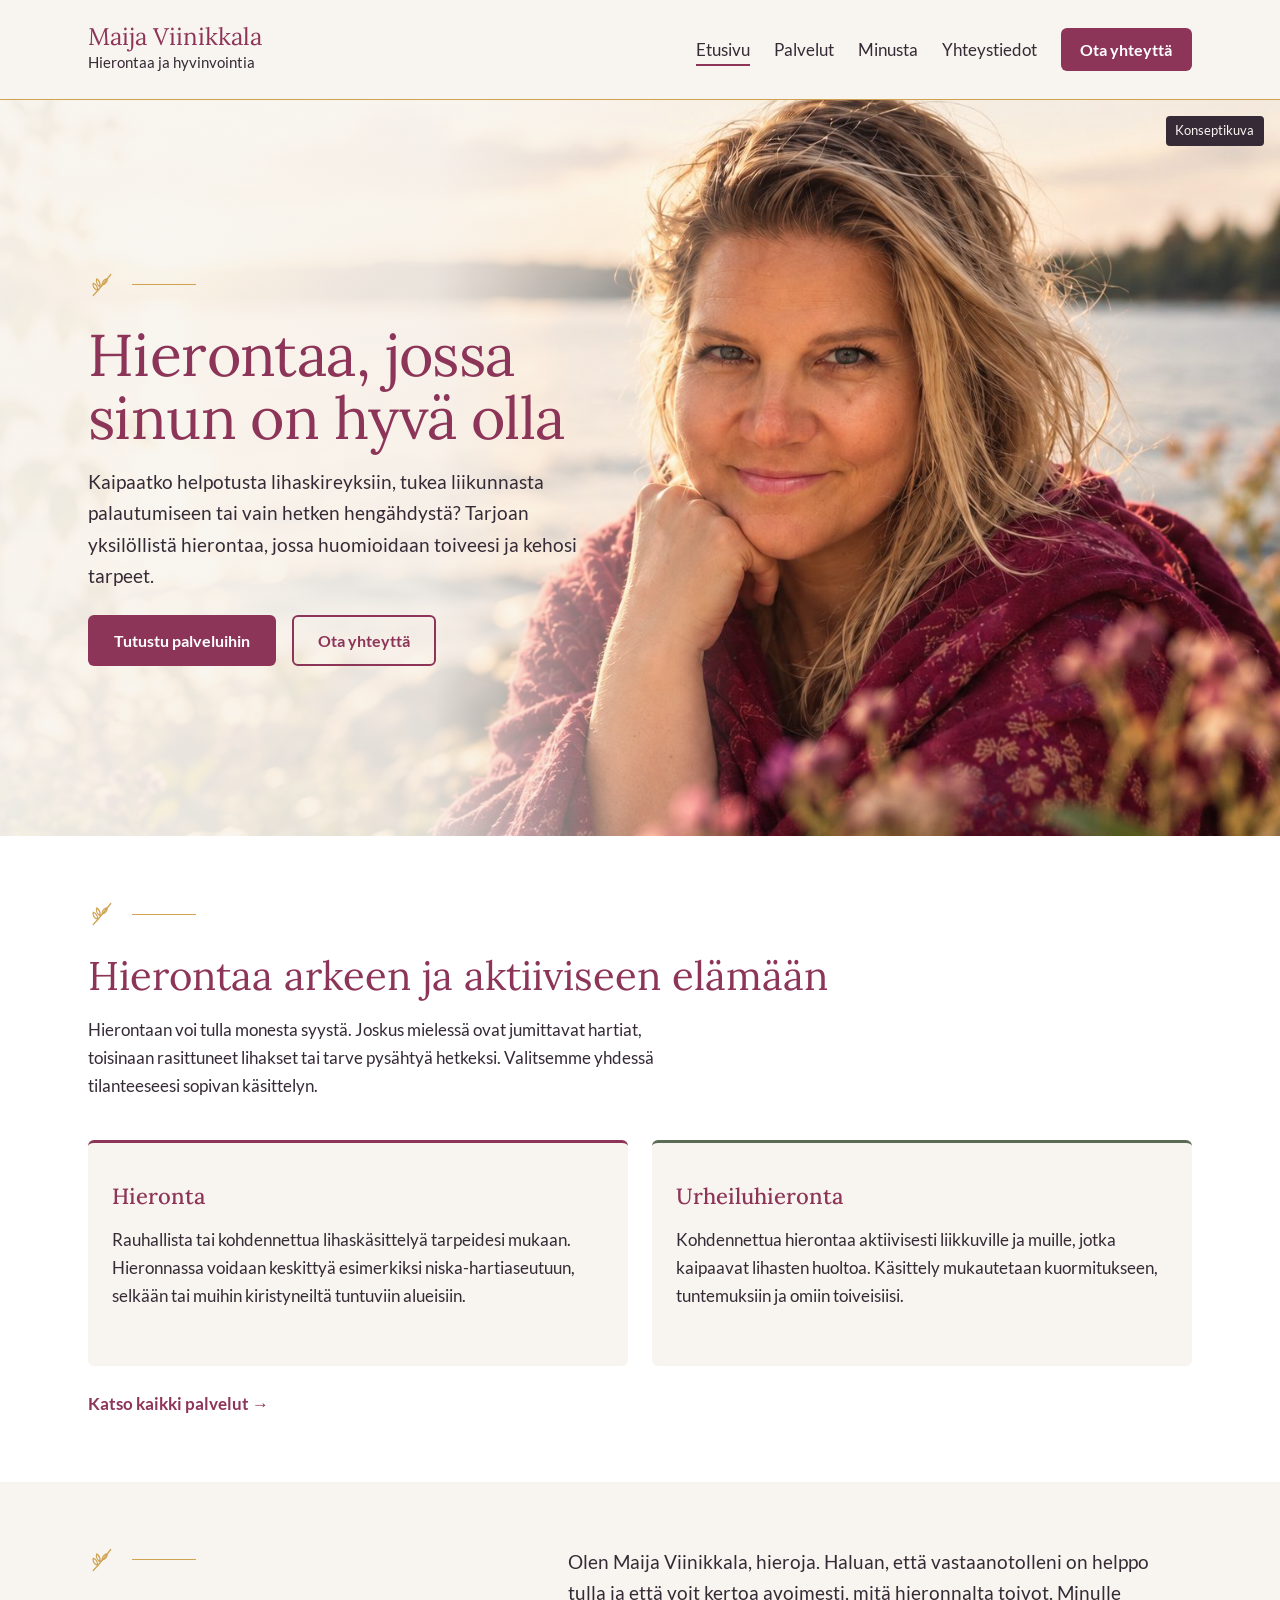
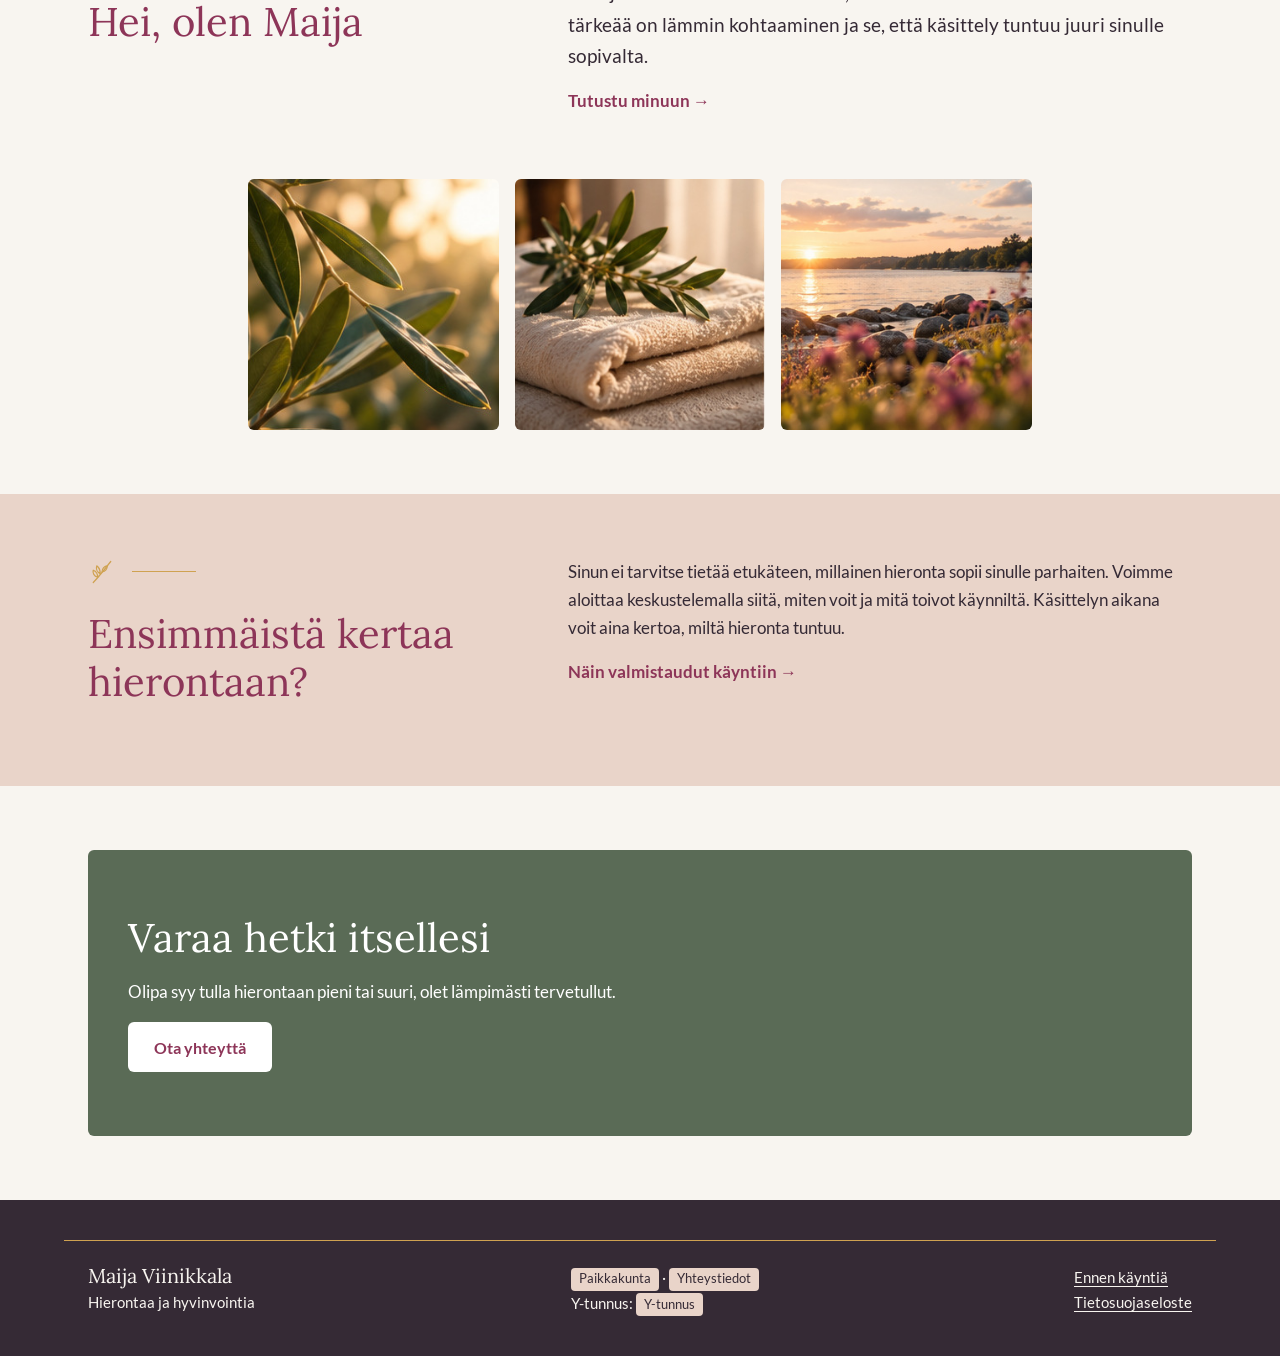
==== commit 8e93e8a0: "Restructure into pages and apply launch copy Implements docs/MAIJA_WEBSITE_COPY.md: separate Etusivu" ====
--- a/index.html
+++ b/index.html
@@ -3,9 +3,9 @@
 <head>
   <meta charset="utf-8">
   <meta name="viewport" content="width=device-width, initial-scale=1">
-  <title>Maija Viinikkala | Hierontaa ja hyvinvointia</title>
-  <meta name="description" content="Maija Viinikkala: hierontaa ja hyvinvointia. Palvelut, käytännön tiedot ja yhteystiedot.">
-  <!-- Pre-launch draft: remove this line once Maija has approved the content. -->
+  <title>Maija Viinikkala | Hierontaa ja urheiluhierontaa</title>
+  <meta name="description" content="Yksilöllistä hierontaa ja urheiluhierontaa. Tutustu Maija Viinikkalan palveluihin ja ota yhteyttä.">
+  <!-- Private build: remove before launch. -->
   <meta name="robots" content="noindex, nofollow">
   <meta name="theme-color" content="#F8F5F0">
   <link rel="icon" href="assets/favicon.svg" type="image/svg+xml">
@@ -28,20 +28,20 @@
 
   <a class="skip-link" href="#sisalto">Siirry sisältöön</a>
 
-  <p class="draft-banner">Luonnos: sivun tiedot vahvistetaan ennen julkaisua.</p>
-
   <header class="site-header">
     <div class="wrap">
-      <a class="brand" href="#">
+      <a class="brand" href="index.html">
         <span class="brand-name">Maija Viinikkala</span>
         <span class="brand-descriptor">Hierontaa ja hyvinvointia</span>
       </a>
       <nav class="site-nav" aria-label="Päävalikko">
         <ul>
-          <li><a href="#palvelut">Palvelut</a></li>
-          <li><a href="#minusta">Minusta</a></li>
-          <li><a href="#kaytannossa">Käytännössä</a></li>
-          <li><a class="button" href="#yhteystiedot">Ota yhteyttä</a></li>
+          <li><a href="index.html" aria-current="page">Etusivu</a></li>
+          <li><a href="palvelut.html">Palvelut</a></li>
+          <li><a href="minusta.html">Minusta</a></li>
+          <li><a href="yhteystiedot.html">Yhteystiedot</a></li>
+          <!-- Becomes "Varaa aika" once a working booking route exists. -->
+          <li><a class="button" href="yhteystiedot.html">Ota yhteyttä</a></li>
         </ul>
       </nav>
     </div>
@@ -49,7 +49,7 @@
 
   <main id="sisalto">
     <section class="hero" aria-labelledby="hero-otsikko">
-      <!-- MOCKUP ONLY: AI-generated concept image, not a photograph of Maija.
+      <!-- PRIVATE DRAFT ONLY: AI-generated concept image, not a photograph of Maija.
            Replace with a genuine, Maija-approved portrait before launch,
            and remove .concept-label with it. -->
       <figure class="hero-media">
@@ -62,61 +62,49 @@
       <div class="wrap hero-content">
         <div>
           <div class="rule" aria-hidden="true"><svg><use href="#sprig"/></svg></div>
-          <h1 id="hero-otsikko">Hierontaa, johon on helppo tulla.</h1>
-          <p class="lead">Olen Maija Viinikkala, koulutettu hieroja. Täältä löydät palvelut, hinnat, käytännön tiedot ja yhteystiedot.</p>
-          <p><em>Hierontaan saa tulla juuri sellaisena kuin on.</em></p>
+          <h1 id="hero-otsikko">Hierontaa, jossa sinun on hyvä olla</h1>
+          <p class="lead">Kaipaatko helpotusta lihaskireyksiin, tukea liikunnasta palautumiseen tai vain hetken hengähdystä? Tarjoan yksilöllistä hierontaa, jossa huomioidaan toiveesi ja kehosi tarpeet.</p>
           <div class="hero-actions">
-            <a class="button" href="#palvelut">Tutustu palveluihin</a>
-            <a class="button button--outline" href="#yhteystiedot">Ota yhteyttä</a>
+            <a class="button" href="palvelut.html">Tutustu palveluihin</a>
+            <a class="button button--outline" href="yhteystiedot.html">Ota yhteyttä</a>
           </div>
         </div>
       </div>
     </section>
 
-    <section class="services" id="palvelut" aria-labelledby="palvelut-otsikko">
+    <section class="services" aria-labelledby="palvelut-otsikko">
       <div class="wrap">
         <div class="rule" aria-hidden="true"><svg><use href="#sprig"/></svg></div>
-        <h2 id="palvelut-otsikko">Palvelut</h2>
-        <p>Palvelut, kestot ja hinnat vahvistetaan ennen vastaanoton avaamista.</p>
-
+        <h2 id="palvelut-otsikko">Hierontaa arkeen ja aktiiviseen elämään</h2>
+        <p>Hierontaan voi tulla monesta syystä. Joskus mielessä ovat jumittavat hartiat, toisinaan rasittuneet lihakset tai tarve pysähtyä hetkeksi. Valitsemme yhdessä tilanteeseesi sopivan käsittelyn.</p>
         <div class="card-grid">
           <article class="card">
             <h3>Hieronta</h3>
-            <p><span class="todo">Vahvistetaan: kuvaus, kenelle hoito sopii ja mitä käynnillä tapahtuu</span></p>
-            <dl>
-              <dt>Kesto</dt>
-              <dd><span class="todo">Vahvistetaan</span></dd>
-              <dt>Hinta</dt>
-              <dd><span class="todo">Vahvistetaan</span></dd>
-            </dl>
+            <p>Rauhallista tai kohdennettua lihaskäsittelyä tarpeidesi mukaan. Hieronnassa voidaan keskittyä esimerkiksi niska-hartiaseutuun, selkään tai muihin kiristyneiltä tuntuviin alueisiin.</p>
           </article>
-          <!-- Further services (for example pregnancy massage) are added only
-               once Maija has confirmed the training, scope and availability. -->
+          <article class="card card--green">
+            <h3>Urheiluhieronta</h3>
+            <p>Kohdennettua hierontaa aktiivisesti liikkuville ja muille, jotka kaipaavat lihasten huoltoa. Käsittely mukautetaan kuormitukseen, tuntemuksiin ja omiin toiveisiisi.</p>
+          </article>
+        </div>
+        <a class="text-link" href="palvelut.html">Katso kaikki palvelut</a>
+      </div>
+    </section>
 
-          <article class="card card--clay">
-            <h3>Ensimmäistä kertaa hieronnassa?</h3>
-            <p>Käytännön tiedot ja vastaukset yleisimpiin kysymyksiin löydät alempaa.</p>
-            <a class="button button--secondary" href="#kaytannossa">Käytännön tiedot</a>
-          </article>
+    <section class="split" aria-labelledby="minusta-otsikko">
+      <div class="wrap">
+        <div>
+          <div class="rule" aria-hidden="true"><svg><use href="#sprig"/></svg></div>
+          <h2 id="minusta-otsikko">Hei, olen Maija</h2>
+        </div>
+        <div>
+          <p class="lead">Olen Maija Viinikkala, hieroja. Haluan, että vastaanotolleni on helppo tulla ja että voit kertoa avoimesti, mitä hieronnalta toivot. Minulle tärkeää on lämmin kohtaaminen ja se, että käsittely tuntuu juuri sinulle sopivalta.</p>
+          <a class="text-link" href="minusta.html">Tutustu minuun</a>
         </div>
       </div>
     </section>
 
-    <section class="about" id="minusta" aria-labelledby="minusta-otsikko">
-      <div class="wrap">
-        <div>
-          <div class="rule" aria-hidden="true"><svg><use href="#sprig"/></svg></div>
-          <h2 id="minusta-otsikko">Minusta</h2>
-        </div>
-        <div>
-          <p class="lead">Olen Maija Viinikkala, koulutettu hieroja, ja otan asiakkaita vastaan omalla vastaanotollani.</p>
-          <p><span class="todo">Vahvistetaan: tausta, koulutus ja työtapa</span></p>
-        </div>
-      </div>
-    </section>
-
-    <!-- Atmosphere images from the moodboard. Provisional: replace with
-         Maija's own photographs before launch. -->
+    <!-- Moodboard atmosphere images. Replace with Maija's own photographs before launch. -->
     <div class="photo-strip">
       <div class="wrap">
         <ul>
@@ -127,57 +115,26 @@
       </div>
     </div>
 
-    <section class="practical" id="kaytannossa" aria-labelledby="kaytannossa-otsikko">
+    <section class="split tinted" aria-labelledby="ensikerta-otsikko">
       <div class="wrap">
-        <div class="rule" aria-hidden="true"><svg><use href="#sprig"/></svg></div>
-        <h2 id="kaytannossa-otsikko">Käytännössä</h2>
-        <p>Nämä tiedot on hyvä tietää ennen ajanvarausta.</p>
-
-        <dl class="info-list">
-          <div>
-            <dt>Sijainti</dt>
-            <dd><span class="todo">Vahvistetaan: osoite ja saapumisohjeet</span></dd>
-          </div>
-          <div>
-            <dt>Ajanvaraus</dt>
-            <dd><span class="todo">Vahvistetaan: miten aika varataan</span></dd>
-          </div>
-          <div>
-            <dt>Aukioloajat</dt>
-            <dd><span class="todo">Vahvistetaan</span></dd>
-          </div>
-          <div>
-            <dt>Esteettömyys</dt>
-            <dd><span class="todo">Vahvistetaan: portaat, hissi, pysäköinti</span></dd>
-          </div>
-          <div>
-            <dt>Peruutusehdot</dt>
-            <dd><span class="todo">Vahvistetaan</span></dd>
-          </div>
-          <div>
-            <dt>Maksutavat</dt>
-            <dd><span class="todo">Vahvistetaan</span></dd>
-          </div>
-        </dl>
-
-        <div class="faq">
-          <h3>Mitä ensimmäisellä hierontakäynnillä tapahtuu?</h3>
-          <p><span class="todo">Vahvistetaan: Maijan oma kuvaus käynnin kulusta</span></p>
+        <div>
+          <div class="rule" aria-hidden="true"><svg><use href="#sprig"/></svg></div>
+          <h2 id="ensikerta-otsikko">Ensimmäistä kertaa hierontaan?</h2>
+        </div>
+        <div>
+          <p>Sinun ei tarvitse tietää etukäteen, millainen hieronta sopii sinulle parhaiten. Voimme aloittaa keskustelemalla siitä, miten voit ja mitä toivot käynniltä. Käsittelyn aikana voit aina kertoa, miltä hieronta tuntuu.</p>
+          <a class="text-link" href="ennen-kayntia.html">Näin valmistaudut käyntiin</a>
         </div>
       </div>
     </section>
 
-    <section class="contact" id="yhteystiedot" aria-labelledby="yhteystiedot-otsikko">
+    <section aria-labelledby="cta-otsikko">
       <div class="wrap">
-        <div class="rule" aria-hidden="true"><svg><use href="#sprig"/></svg></div>
-        <h2 id="yhteystiedot-otsikko">Ota yhteyttä</h2>
-        <p>Kysy rohkeasti, jos jokin askarruttaa ennen ensimmäistä käyntiä.</p>
-
-        <div class="contact-panel">
-          <h3>Yhteystiedot</h3>
-          <p>Puhelin: <span class="todo">Vahvistetaan</span></p>
-          <p>Sähköposti: <span class="todo">Vahvistetaan</span></p>
-          <p>Ajanvaraus: <span class="todo">Vahvistetaan</span></p>
+        <div class="cta-panel">
+          <h2 id="cta-otsikko">Varaa hetki itsellesi</h2>
+          <p>Olipa syy tulla hierontaan pieni tai suuri, olet lämpimästi tervetullut.</p>
+          <!-- "Varaa aika" once online booking exists. -->
+          <a class="button" href="yhteystiedot.html">Ota yhteyttä</a>
         </div>
       </div>
     </section>
@@ -186,7 +143,8 @@
   <footer class="site-footer">
     <div class="wrap">
       <p><span class="brand-name">Maija Viinikkala</span><br>Hierontaa ja hyvinvointia</p>
-      <p>Y-tunnus: <span class="todo">Vahvistetaan</span><br>&copy; 2026 Maija Viinikkala</p>
+      <p><span class="todo">Paikkakunta</span> · <span class="todo">Yhteystiedot</span><br>Y-tunnus: <span class="todo">Y-tunnus</span></p>
+      <p><a href="ennen-kayntia.html">Ennen käyntiä</a><br><a href="tietosuoja.html">Tietosuojaseloste</a></p>
     </div>
   </footer>
 </body>
--- a/css/site.css
+++ b/css/site.css
@@ -144,7 +144,8 @@
   border-bottom: 2px solid transparent;
 }
 
-.site-nav a:hover {
+.site-nav a:hover,
+.site-nav a[aria-current="page"] {
   border-bottom-color: var(--brand-raspberry);
 }
 
@@ -316,25 +317,29 @@
   }
 }
 
-/* Pending content markers. Visible on purpose until Maija confirms the detail. */
+/* Private build placeholders (bracketed items in docs/MAIJA_WEBSITE_COPY.md).
+   Deliberately quiet so the mockup reads as a real site; all must be
+   replaced before launch. */
 .todo {
   display: inline-block;
-  background: var(--brand-white);
+  background: var(--color-secondary-panel);
   color: var(--brand-plum);
-  border: 1px dashed var(--brand-raspberry);
   border-radius: 4px;
-  padding: 0.05rem 0.45rem;
+  padding: 0.05rem 0.5rem;
   font-size: 0.875em;
 }
 
-.draft-banner {
-  background: var(--brand-plum);
-  color: var(--brand-ivory);
-  font-size: 0.875rem;
-  text-align: center;
-  padding: var(--space-xs) var(--space-m);
-  margin: 0;
-  max-width: none;
+.text-link {
+  font-weight: 700;
+  text-decoration: none;
+}
+
+.text-link::after {
+  content: " \2192";
+}
+
+.text-link:hover {
+  text-decoration: underline;
 }
 
 /* Services */
@@ -345,7 +350,7 @@
 .card-grid {
   display: grid;
   gap: var(--space-m);
-  margin-top: var(--space-l);
+  margin: var(--space-l) 0 var(--space-m);
 }
 
 @media (min-width: 46rem) {
@@ -361,8 +366,7 @@
   padding: var(--space-l) var(--space-m);
 }
 
-.card--clay {
-  background: var(--color-secondary-panel);
+.card--green {
   border-top-color: var(--brand-green);
 }
 
@@ -381,35 +385,16 @@
   margin: 0;
 }
 
-/* About */
-.about .wrap {
+/* Two-column text section: heading left, body right on wide screens */
+.split .wrap {
   display: grid;
-  gap: var(--space-l);
-  align-items: center;
+  gap: var(--space-m) var(--space-xl);
 }
 
 @media (min-width: 52rem) {
-  .about .wrap {
+  .split .wrap {
     grid-template-columns: 0.8fr 1.2fr;
-    gap: var(--space-xl);
-  }
-}
-
-.photo-frame {
-  border-radius: var(--radius);
-  overflow: hidden;
-  max-width: 26rem;
-}
-
-.photo-frame img {
-  width: 100%;
-  aspect-ratio: 4 / 3;
-  object-fit: cover;
-}
-
-.photo-note {
-  font-size: 0.8125rem;
-  margin-top: var(--space-xs);
+  }
 }
 
 /* Photo strip: atmosphere images. The current files are small moodboard
@@ -438,65 +423,86 @@
   border-radius: var(--radius);
 }
 
-/* Practical info */
-.practical {
+/* Soft panels */
+.tinted {
   background: var(--color-secondary-panel);
 }
 
-.info-list {
-  display: grid;
-  gap: var(--space-m) var(--space-l);
-  margin: var(--space-l) 0 0;
-}
-
-@media (min-width: 46rem) {
-  .info-list {
-    grid-template-columns: repeat(2, 1fr);
-  }
-}
-
-.info-list div {
-  border-top: 1px solid var(--brand-raspberry);
-  padding-top: var(--space-s);
-}
-
-.info-list dt {
-  font-family: var(--font-heading);
-  font-size: 1.25rem;
-  color: var(--color-heading);
-  margin-bottom: var(--space-xs);
-}
-
-.info-list dd {
-  margin: 0;
-}
-
-.faq {
-  margin-top: var(--space-xl);
-}
-
-/* Contact */
-.contact {
-  text-align: left;
-}
-
-.contact-panel {
+.cta-panel {
   background: var(--brand-green);
   color: var(--brand-white);
   border-radius: var(--radius);
   padding: var(--space-l) var(--space-m);
-  margin-top: var(--space-l);
+}
+
+.cta-panel h2,
+.cta-panel h3 {
+  color: var(--brand-white);
+}
+
+.cta-panel .button {
+  background: var(--brand-white);
+  color: var(--brand-raspberry);
+}
+
+.cta-panel .button:hover {
+  background: var(--brand-ivory);
+}
+
+@media (min-width: 46rem) {
+  .cta-panel {
+    padding: var(--space-xl) var(--space-l);
+  }
+}
+
+/* Inner page intro */
+.page-intro {
+  padding-bottom: var(--space-l);
+}
+
+.page-intro + section {
+  padding-top: 0;
+}
+
+/* FAQ */
+.faq-list {
+  margin: 0;
+  max-width: 44rem;
+}
+
+.faq-list div {
+  border-top: 1px solid var(--brand-raspberry);
+  padding: var(--space-m) 0;
+}
+
+.faq-list dt {
+  font-family: var(--font-heading);
+  font-size: 1.375rem;
+  line-height: var(--leading-heading);
+  color: var(--color-heading);
+  margin-bottom: var(--space-xs);
+}
+
+.faq-list dd {
+  margin: 0;
+}
+
+/* Contact */
+.contact-card {
+  background: var(--brand-white);
+  border-radius: var(--radius);
+  border-top: 3px solid var(--brand-raspberry);
+  padding: var(--space-l) var(--space-m);
   max-width: 40rem;
-}
-
-.contact-panel h3 {
-  color: var(--brand-white);
-}
-
-@media (min-width: 46rem) {
-  .contact-panel {
-    padding: var(--space-l);
-  }
+  margin-bottom: var(--space-l);
+}
+
+.contact-card address {
+  font-style: normal;
+}
+
+.contact-card p {
+  margin-bottom: var(--space-xs);
 }
 
 /* Footer */
@@ -520,7 +526,20 @@
   margin: 0;
 }
 
+.site-footer a {
+  color: var(--brand-ivory);
+}
+
 .site-footer .brand-name {
   color: var(--brand-ivory);
   font-size: 1.25rem;
 }
+
+.card h2,
+.contact-card h2 {
+  font-size: 1.625rem;
+}
+
+.tinted .todo {
+  background: var(--brand-white);
+}
